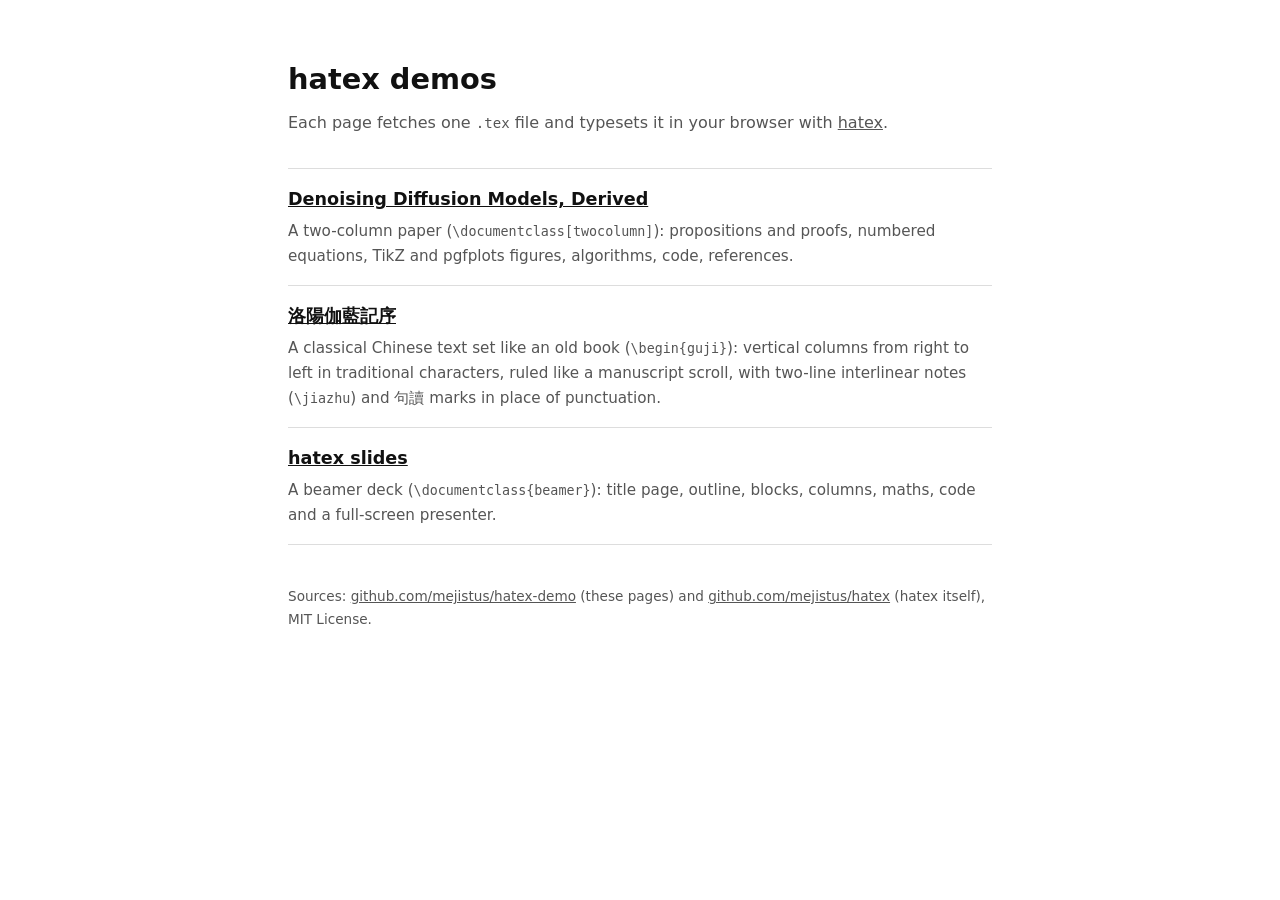
==== index.html @ 7b3192ae "Tab icon: PNG fallback for Safari, versioned SVG URL" ====
<!doctype html>
<html lang="en">
<head>
<meta charset="utf-8">
<meta name="viewport" content="width=device-width, initial-scale=1">
<link rel="icon" href="../favicon-32.png" sizes="32x32">
<link rel="icon" href="../favicon.svg?v=2" type="image/svg+xml">
<link rel="apple-touch-icon" href="../apple-touch-icon.png">
<title>hatex demos</title>
<meta name="description" content="Three documents rendered in the browser by hatex: a two-column paper, a classical Chinese text set like an old book, and a beamer slide deck.">
<style>
  :root { color-scheme: light; }
  body { margin: 0; background: #fff; color: #111; font: 16px/1.65 system-ui, -apple-system, "Segoe UI", sans-serif; }
  main { max-width: 44rem; margin: 0 auto; padding: 3.5rem 1.25rem 4rem; }
  a { color: inherit; }
  h1 { font-size: 1.8rem; margin: 0 0 0.4rem; }
  .lead { color: #555; margin: 0 0 2rem; }
  ul { list-style: none; padding: 0; margin: 0; }
  li { padding: 1rem 0; border-top: 1px solid #ddd; }
  li:last-child { border-bottom: 1px solid #ddd; }
  li a { font-size: 1.1rem; font-weight: 600; }
  li p { margin: 0.3rem 0 0; color: #555; font-size: 0.95rem; }
  code { font: 0.88em ui-monospace, "SF Mono", Menlo, monospace; }
  footer { margin-top: 2.5rem; font-size: 0.85rem; color: #555; }
</style>
</head>
<body>
<main>
  <h1>hatex demos</h1>
  <p class="lead">Each page fetches one <code>.tex</code> file and typesets it in your browser with <a href="../">hatex</a>.</p>
  <ul>
    <li>
      <a href="paper/">Denoising Diffusion Models, Derived</a>
      <p>A two-column paper (<code>\documentclass[twocolumn]</code>): propositions and proofs, numbered equations, TikZ and pgfplots figures, algorithms, code, references.</p>
    </li>
    <li>
      <a href="zh/">洛陽伽藍記序</a>
      <p>A classical Chinese text set like an old book (<code>\begin{guji}</code>): vertical columns from right to left in traditional characters, ruled like a manuscript scroll, with two-line interlinear notes (<code>\jiazhu</code>) and 句讀 marks in place of punctuation.</p>
    </li>
    <li>
      <a href="slides/">hatex slides</a>
      <p>A beamer deck (<code>\documentclass{beamer}</code>): title page, outline, blocks, columns, maths, code and a full-screen presenter.</p>
    </li>
  </ul>
  <footer>Sources: <a href="https://github.com/mejistus/hatex-demo">github.com/mejistus/hatex-demo</a> (these pages) and <a href="https://github.com/mejistus/hatex">github.com/mejistus/hatex</a> (hatex itself), MIT License.</footer>
</main>
</body>
</html>
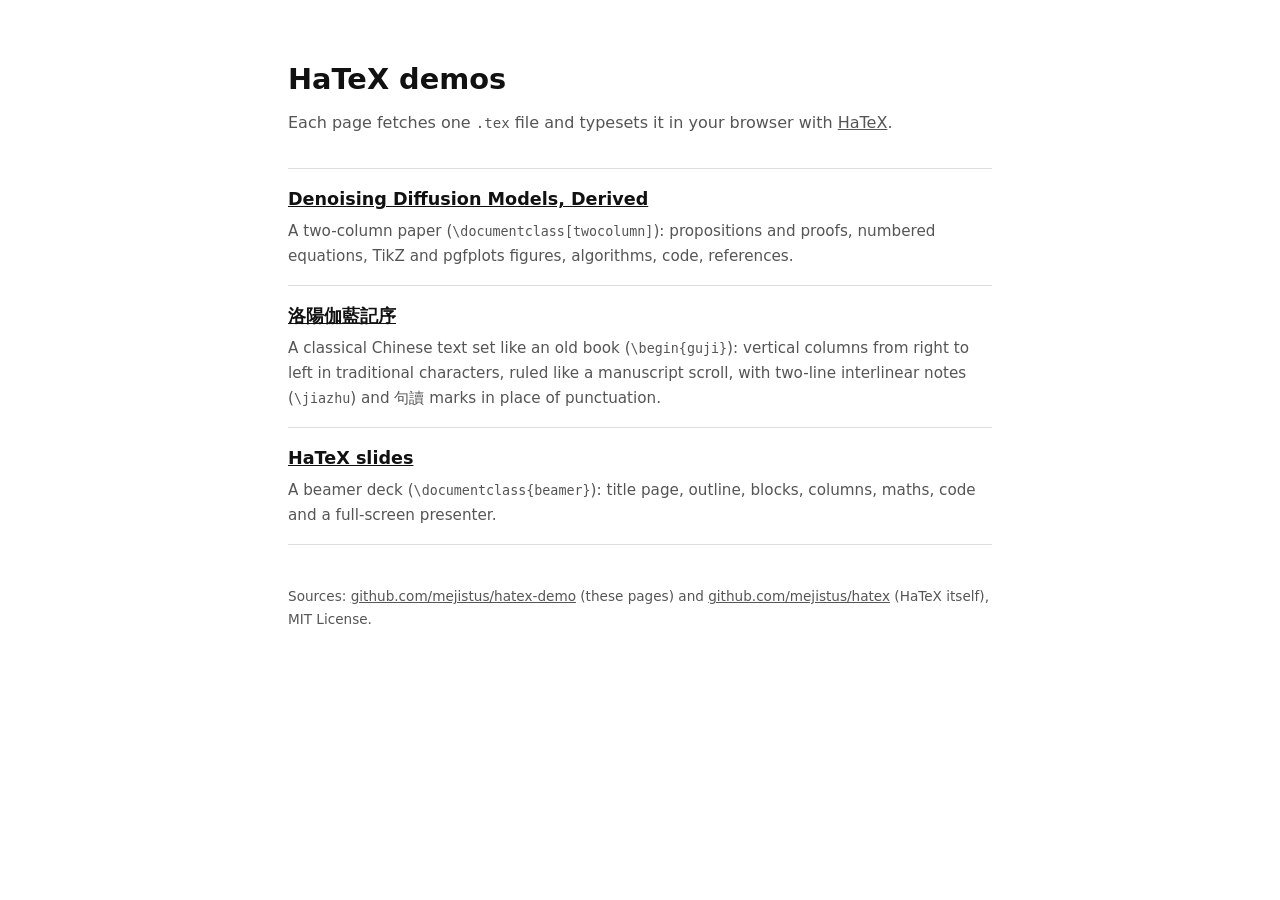
==== commit 3b4db7b7: "The name is written HaTeX (titles, headings, text)" ====
--- a/index.html
+++ b/index.html
@@ -4,10 +4,10 @@
 <meta charset="utf-8">
 <meta name="viewport" content="width=device-width, initial-scale=1">
 <link rel="icon" href="../favicon-32.png" sizes="32x32">
-<link rel="icon" href="../favicon.svg?v=2" type="image/svg+xml">
+<link rel="icon" href="../favicon.svg?v=3" type="image/svg+xml">
 <link rel="apple-touch-icon" href="../apple-touch-icon.png">
-<title>hatex demos</title>
-<meta name="description" content="Three documents rendered in the browser by hatex: a two-column paper, a classical Chinese text set like an old book, and a beamer slide deck.">
+<title>HaTeX demos</title>
+<meta name="description" content="Three documents rendered in the browser by HaTeX: a two-column paper, a classical Chinese text set like an old book, and a beamer slide deck.">
 <style>
   :root { color-scheme: light; }
   body { margin: 0; background: #fff; color: #111; font: 16px/1.65 system-ui, -apple-system, "Segoe UI", sans-serif; }
@@ -26,8 +26,8 @@
 </head>
 <body>
 <main>
-  <h1>hatex demos</h1>
-  <p class="lead">Each page fetches one <code>.tex</code> file and typesets it in your browser with <a href="../">hatex</a>.</p>
+  <h1>HaTeX demos</h1>
+  <p class="lead">Each page fetches one <code>.tex</code> file and typesets it in your browser with <a href="../">HaTeX</a>.</p>
   <ul>
     <li>
       <a href="paper/">Denoising Diffusion Models, Derived</a>
@@ -38,11 +38,11 @@
       <p>A classical Chinese text set like an old book (<code>\begin{guji}</code>): vertical columns from right to left in traditional characters, ruled like a manuscript scroll, with two-line interlinear notes (<code>\jiazhu</code>) and 句讀 marks in place of punctuation.</p>
     </li>
     <li>
-      <a href="slides/">hatex slides</a>
+      <a href="slides/">HaTeX slides</a>
       <p>A beamer deck (<code>\documentclass{beamer}</code>): title page, outline, blocks, columns, maths, code and a full-screen presenter.</p>
     </li>
   </ul>
-  <footer>Sources: <a href="https://github.com/mejistus/hatex-demo">github.com/mejistus/hatex-demo</a> (these pages) and <a href="https://github.com/mejistus/hatex">github.com/mejistus/hatex</a> (hatex itself), MIT License.</footer>
+  <footer>Sources: <a href="https://github.com/mejistus/hatex-demo">github.com/mejistus/hatex-demo</a> (these pages) and <a href="https://github.com/mejistus/hatex">github.com/mejistus/hatex</a> (HaTeX itself), MIT License.</footer>
 </main>
 </body>
 </html>
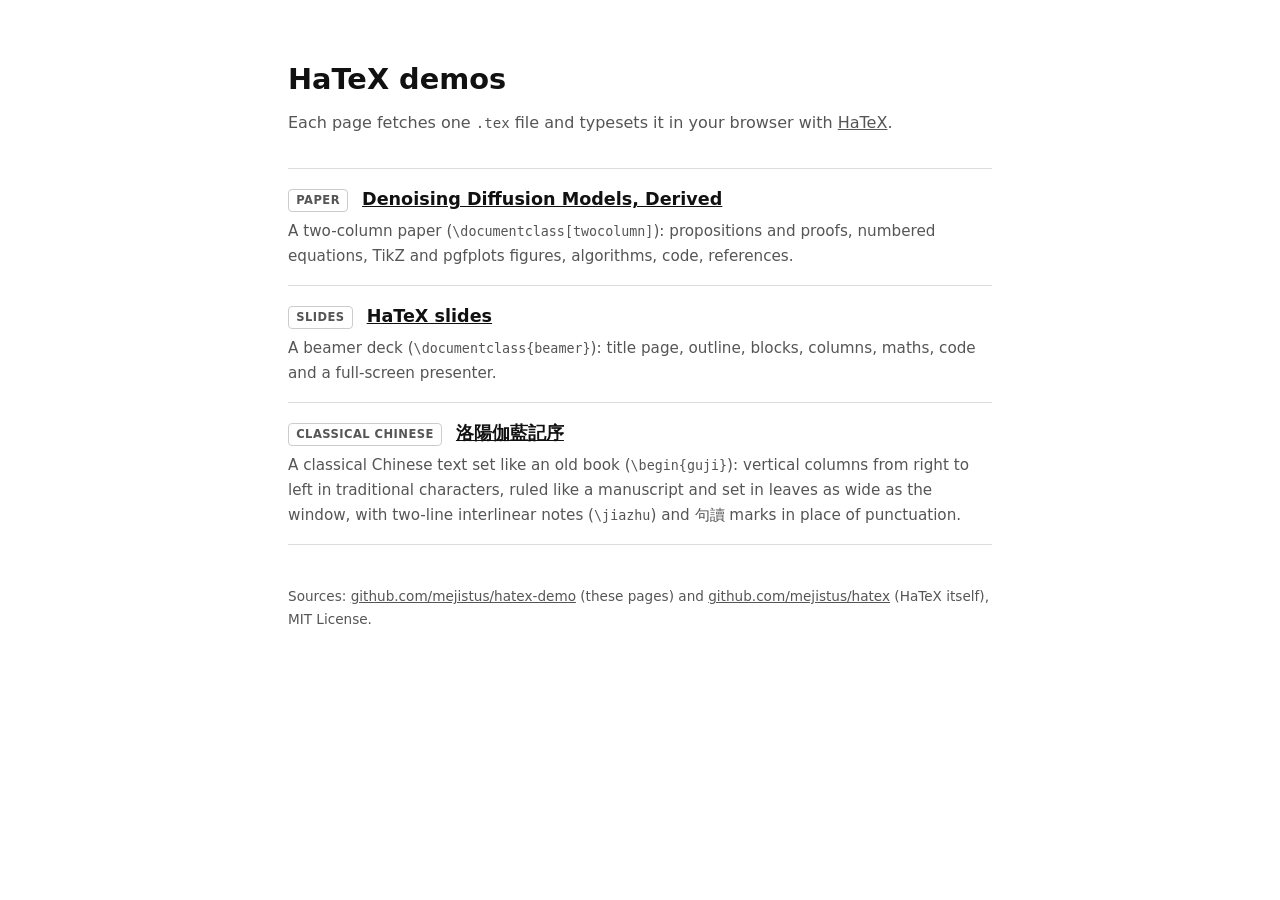
==== commit 8aca8f4e: "Demos: a type before each title (Paper, Slides, Classical Chinese), the Chinese one last; its text i" ====
--- a/index.html
+++ b/index.html
@@ -19,6 +19,11 @@
   li { padding: 1rem 0; border-top: 1px solid #ddd; }
   li:last-child { border-bottom: 1px solid #ddd; }
   li a { font-size: 1.1rem; font-weight: 600; }
+  .kind {
+    display: inline-block; margin-right: 0.55rem; padding: 0.05rem 0.45rem; vertical-align: 0.12em;
+    font-size: 0.72rem; font-weight: 600; letter-spacing: 0.04em; text-transform: uppercase;
+    color: #555; border: 1px solid #ccc; border-radius: 0.25rem;
+  }
   li p { margin: 0.3rem 0 0; color: #555; font-size: 0.95rem; }
   code { font: 0.88em ui-monospace, "SF Mono", Menlo, monospace; }
   footer { margin-top: 2.5rem; font-size: 0.85rem; color: #555; }
@@ -30,16 +35,19 @@
   <p class="lead">Each page fetches one <code>.tex</code> file and typesets it in your browser with <a href="../">HaTeX</a>.</p>
   <ul>
     <li>
+      <span class="kind">Paper</span>
       <a href="paper/">Denoising Diffusion Models, Derived</a>
       <p>A two-column paper (<code>\documentclass[twocolumn]</code>): propositions and proofs, numbered equations, TikZ and pgfplots figures, algorithms, code, references.</p>
     </li>
     <li>
-      <a href="zh/">洛陽伽藍記序</a>
-      <p>A classical Chinese text set like an old book (<code>\begin{guji}</code>): vertical columns from right to left in traditional characters, ruled like a manuscript scroll, with two-line interlinear notes (<code>\jiazhu</code>) and 句讀 marks in place of punctuation.</p>
+      <span class="kind">Slides</span>
+      <a href="slides/">HaTeX slides</a>
+      <p>A beamer deck (<code>\documentclass{beamer}</code>): title page, outline, blocks, columns, maths, code and a full-screen presenter.</p>
     </li>
     <li>
-      <a href="slides/">HaTeX slides</a>
-      <p>A beamer deck (<code>\documentclass{beamer}</code>): title page, outline, blocks, columns, maths, code and a full-screen presenter.</p>
+      <span class="kind">Classical Chinese</span>
+      <a href="zh/">洛陽伽藍記序</a>
+      <p>A classical Chinese text set like an old book (<code>\begin{guji}</code>): vertical columns from right to left in traditional characters, ruled like a manuscript and set in leaves as wide as the window, with two-line interlinear notes (<code>\jiazhu</code>) and 句讀 marks in place of punctuation.</p>
     </li>
   </ul>
   <footer>Sources: <a href="https://github.com/mejistus/hatex-demo">github.com/mejistus/hatex-demo</a> (these pages) and <a href="https://github.com/mejistus/hatex">github.com/mejistus/hatex</a> (HaTeX itself), MIT License.</footer>
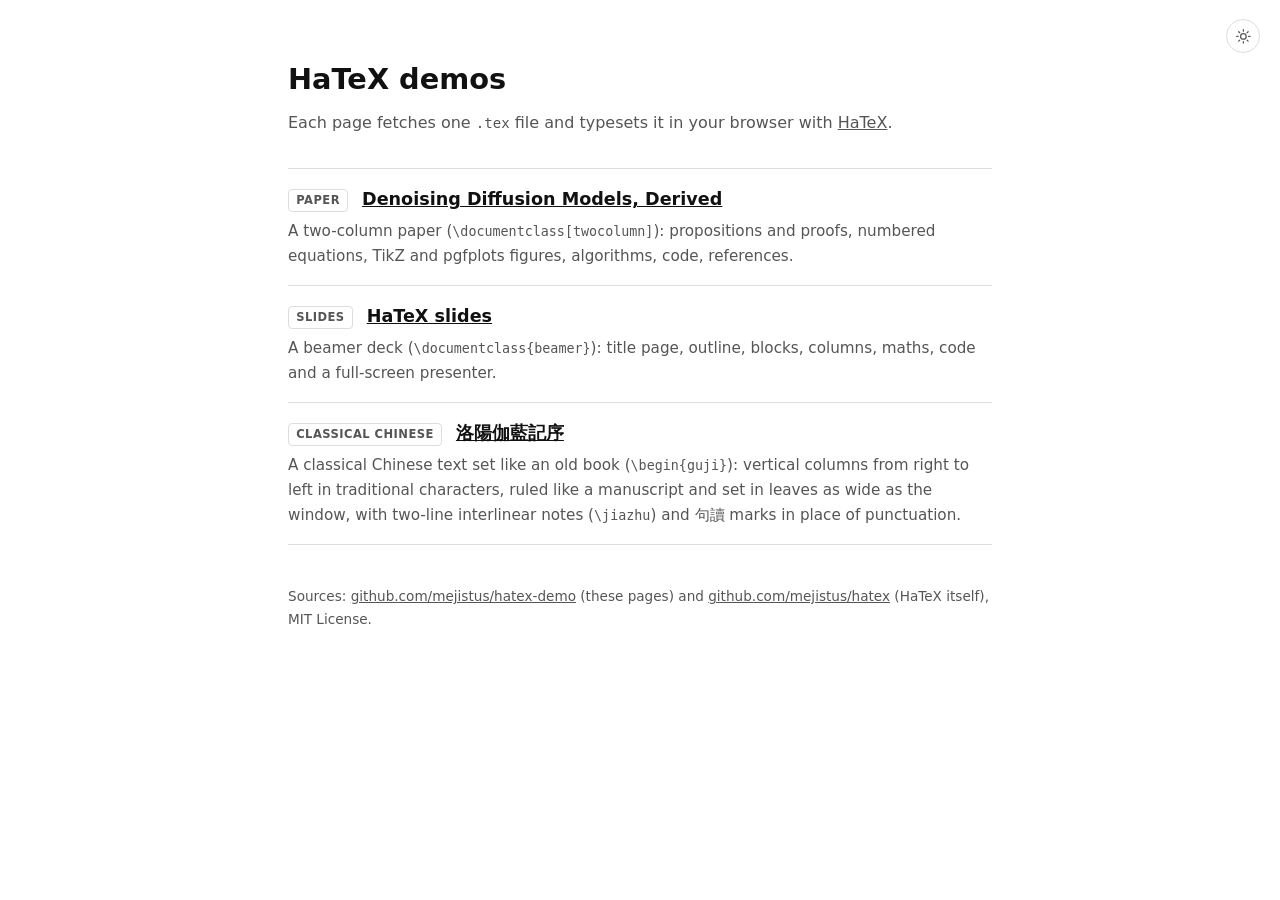
==== commit 08b8f529: "Every demo page in light and dark, together with the HaTeX site theme.css and theme.js give the demo" ====
--- a/index.html
+++ b/index.html
@@ -8,25 +8,26 @@
 <link rel="apple-touch-icon" href="../apple-touch-icon.png">
 <title>HaTeX demos</title>
 <meta name="description" content="Three documents rendered in the browser by HaTeX: a two-column paper, a classical Chinese text set like an old book, and a beamer slide deck.">
+<link rel="stylesheet" href="theme.css">
+<script src="theme.js"></script>
 <style>
-  :root { color-scheme: light; }
-  body { margin: 0; background: #fff; color: #111; font: 16px/1.65 system-ui, -apple-system, "Segoe UI", sans-serif; }
+    body { margin: 0; background: var(--bg); color: var(--fg); font: 16px/1.65 system-ui, -apple-system, "Segoe UI", sans-serif; }
   main { max-width: 44rem; margin: 0 auto; padding: 3.5rem 1.25rem 4rem; }
   a { color: inherit; }
   h1 { font-size: 1.8rem; margin: 0 0 0.4rem; }
-  .lead { color: #555; margin: 0 0 2rem; }
+  .lead { color: var(--grey); margin: 0 0 2rem; }
   ul { list-style: none; padding: 0; margin: 0; }
-  li { padding: 1rem 0; border-top: 1px solid #ddd; }
-  li:last-child { border-bottom: 1px solid #ddd; }
+  li { padding: 1rem 0; border-top: 1px solid var(--line); }
+  li:last-child { border-bottom: 1px solid var(--line); }
   li a { font-size: 1.1rem; font-weight: 600; }
   .kind {
     display: inline-block; margin-right: 0.55rem; padding: 0.05rem 0.45rem; vertical-align: 0.12em;
     font-size: 0.72rem; font-weight: 600; letter-spacing: 0.04em; text-transform: uppercase;
-    color: #555; border: 1px solid #ccc; border-radius: 0.25rem;
+    color: var(--grey); border: 1px solid var(--line); border-radius: 0.25rem;
   }
-  li p { margin: 0.3rem 0 0; color: #555; font-size: 0.95rem; }
+  li p { margin: 0.3rem 0 0; color: var(--grey); font-size: 0.95rem; }
   code { font: 0.88em ui-monospace, "SF Mono", Menlo, monospace; }
-  footer { margin-top: 2.5rem; font-size: 0.85rem; color: #555; }
+  footer { margin-top: 2.5rem; font-size: 0.85rem; color: var(--grey); }
 </style>
 </head>
 <body>
--- a/theme.css
+++ b/theme.css
@@ -0,0 +1,38 @@
+/* Light and dark for the demo pages, in the colours of the HaTeX project
+   page. The rendered documents follow through HaTeX's data-theme, which
+   theme.js sets on <html>. */
+:root {
+  color-scheme: light;
+  --bg: #fff;
+  --fg: #111;
+  --ink: #000;
+  --soft: #f6f6f6;
+  --line: #ddd;
+  --grey: #555;
+  --paper: #fbf8f1;   /* the leaves of vertical text */
+}
+@media (prefers-color-scheme: dark) {
+  :root:not([data-color="light"]) {
+    color-scheme: dark;
+    --bg: #191817; --fg: #e8e6e3; --ink: #eee; --soft: #242220; --line: #3a3835; --grey: #a8a39c; --paper: #221f1b;
+  }
+}
+:root[data-color="dark"] {
+  color-scheme: dark;
+  --bg: #191817; --fg: #e8e6e3; --ink: #eee; --soft: #242220; --line: #3a3835; --grey: #a8a39c; --paper: #221f1b;
+}
+
+/* The button, top right: a sun in light, a moon in dark. */
+body { position: relative; }
+.theme {
+  position: absolute; top: 1.2rem; right: 1.25rem; z-index: 5;
+  width: 2.1rem; height: 2.1rem; padding: 0;
+  display: grid; place-items: center;
+  color: var(--grey); background: transparent;
+  border: 1px solid var(--line); border-radius: 50%;
+  cursor: pointer; transition: color 0.15s, border-color 0.15s, background-color 0.15s;
+}
+.theme:hover { color: var(--fg); border-color: var(--grey); background: var(--soft); }
+.theme:focus-visible { outline: 2px solid var(--fg); outline-offset: 2px; }
+.theme svg { width: 1.05rem; height: 1.05rem; display: none; }
+.theme[data-mode="light"] .i-light, .theme[data-mode="dark"] .i-dark { display: block; }
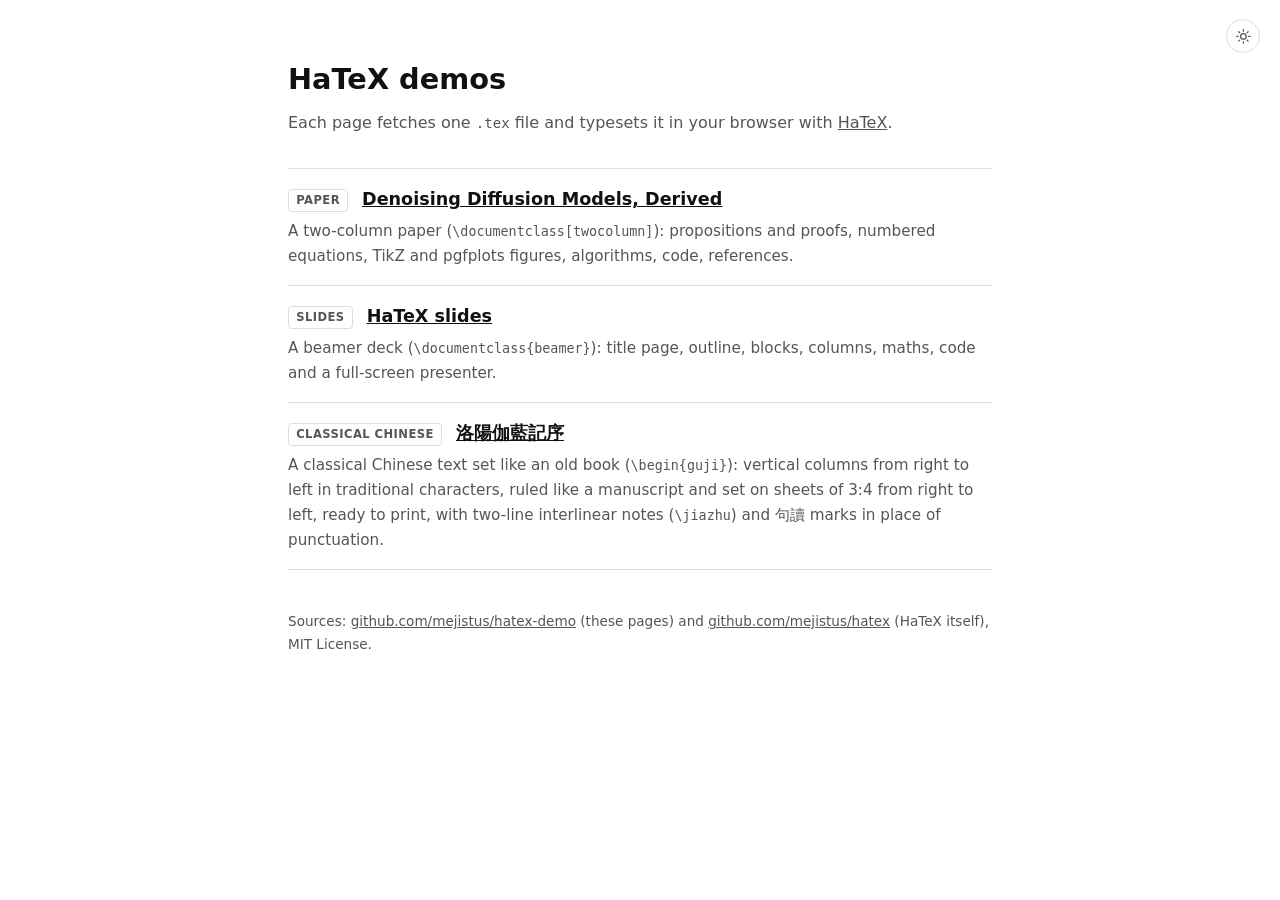
==== commit 9cd84d6d: "Chinese demo: 25 characters a column on sheets of 3:4; lib at HaTeX 1.9.0 With 25 characters the tex" ====
--- a/index.html
+++ b/index.html
@@ -8,8 +8,8 @@
 <link rel="apple-touch-icon" href="../apple-touch-icon.png">
 <title>HaTeX demos</title>
 <meta name="description" content="Three documents rendered in the browser by HaTeX: a two-column paper, a classical Chinese text set like an old book, and a beamer slide deck.">
-<link rel="stylesheet" href="theme.css">
-<script src="theme.js"></script>
+<link rel="stylesheet" href="theme.css?v=1.9.0">
+<script src="theme.js?v=1.9.0"></script>
 <style>
     body { margin: 0; background: var(--bg); color: var(--fg); font: 16px/1.65 system-ui, -apple-system, "Segoe UI", sans-serif; }
   main { max-width: 44rem; margin: 0 auto; padding: 3.5rem 1.25rem 4rem; }
@@ -48,7 +48,7 @@
     <li>
       <span class="kind">Classical Chinese</span>
       <a href="zh/">洛陽伽藍記序</a>
-      <p>A classical Chinese text set like an old book (<code>\begin{guji}</code>): vertical columns from right to left in traditional characters, ruled like a manuscript and set in leaves as wide as the window, with two-line interlinear notes (<code>\jiazhu</code>) and 句讀 marks in place of punctuation.</p>
+      <p>A classical Chinese text set like an old book (<code>\begin{guji}</code>): vertical columns from right to left in traditional characters, ruled like a manuscript and set on sheets of 3:4 from right to left, ready to print, with two-line interlinear notes (<code>\jiazhu</code>) and 句讀 marks in place of punctuation.</p>
     </li>
   </ul>
   <footer>Sources: <a href="https://github.com/mejistus/hatex-demo">github.com/mejistus/hatex-demo</a> (these pages) and <a href="https://github.com/mejistus/hatex">github.com/mejistus/hatex</a> (HaTeX itself), MIT License.</footer>
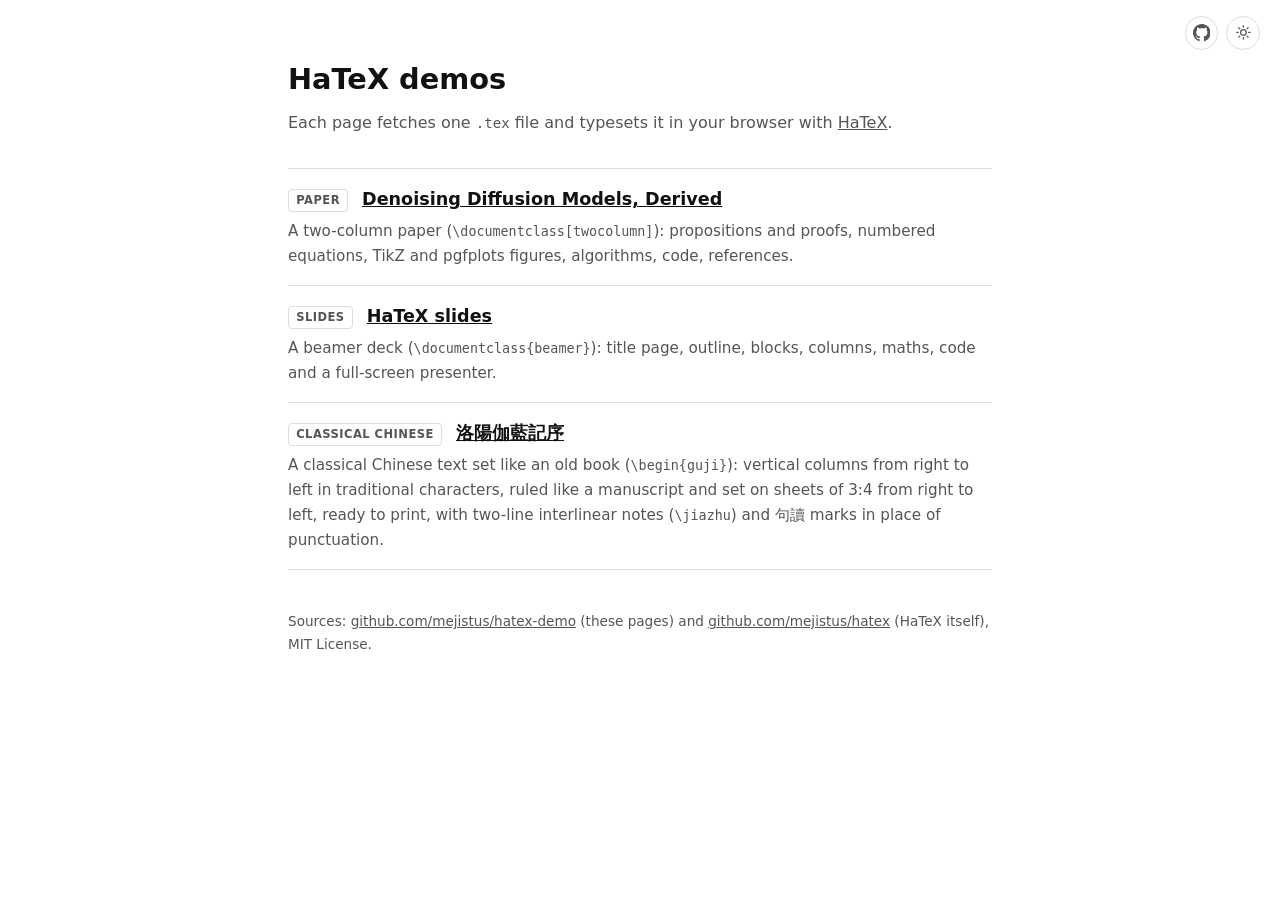
==== commit 35398173: "The corner buttons of the HaTeX project page on every demo page GitHub and theme buttons, with the s" ====
--- a/index.html
+++ b/index.html
@@ -8,8 +8,8 @@
 <link rel="apple-touch-icon" href="../apple-touch-icon.png">
 <title>HaTeX demos</title>
 <meta name="description" content="Three documents rendered in the browser by HaTeX: a two-column paper, a classical Chinese text set like an old book, and a beamer slide deck.">
-<link rel="stylesheet" href="theme.css?v=1.9.0">
-<script src="theme.js?v=1.9.0"></script>
+<link rel="stylesheet" href="theme.css?v=1.9.1">
+<script src="theme.js?v=1.9.1"></script>
 <style>
     body { margin: 0; background: var(--bg); color: var(--fg); font: 16px/1.65 system-ui, -apple-system, "Segoe UI", sans-serif; }
   main { max-width: 44rem; margin: 0 auto; padding: 3.5rem 1.25rem 4rem; }
--- a/theme.css
+++ b/theme.css
@@ -22,17 +22,21 @@
   --bg: #191817; --fg: #e8e6e3; --ink: #eee; --soft: #242220; --line: #3a3835; --grey: #a8a39c; --paper: #221f1b;
 }
 
-/* The button, top right: a sun in light, a moon in dark. */
+/* GitHub and theme buttons at the window's top right, as on the HaTeX
+   project page: the same icons, sizes and place. */
 body { position: relative; }
-.theme {
-  position: absolute; top: 1.2rem; right: 1.25rem; z-index: 5;
+.corner { position: absolute; top: 1rem; right: 1.25rem; z-index: 5; display: flex; gap: 0.5rem; }
+.theme, .gh {
   width: 2.1rem; height: 2.1rem; padding: 0;
   display: grid; place-items: center;
   color: var(--grey); background: transparent;
   border: 1px solid var(--line); border-radius: 50%;
   cursor: pointer; transition: color 0.15s, border-color 0.15s, background-color 0.15s;
+  box-sizing: border-box; font: inherit;
 }
-.theme:hover { color: var(--fg); border-color: var(--grey); background: var(--soft); }
-.theme:focus-visible { outline: 2px solid var(--fg); outline-offset: 2px; }
+.theme:hover, .gh:hover { color: var(--fg); border-color: var(--grey); background: var(--soft); }
+.theme:focus-visible, .gh:focus-visible { outline: 2px solid var(--fg); outline-offset: 2px; }
+a.gh { text-decoration: none; }
+.gh svg { width: 1.1rem; height: 1.1rem; display: block; }
 .theme svg { width: 1.05rem; height: 1.05rem; display: none; }
 .theme[data-mode="light"] .i-light, .theme[data-mode="dark"] .i-dark { display: block; }
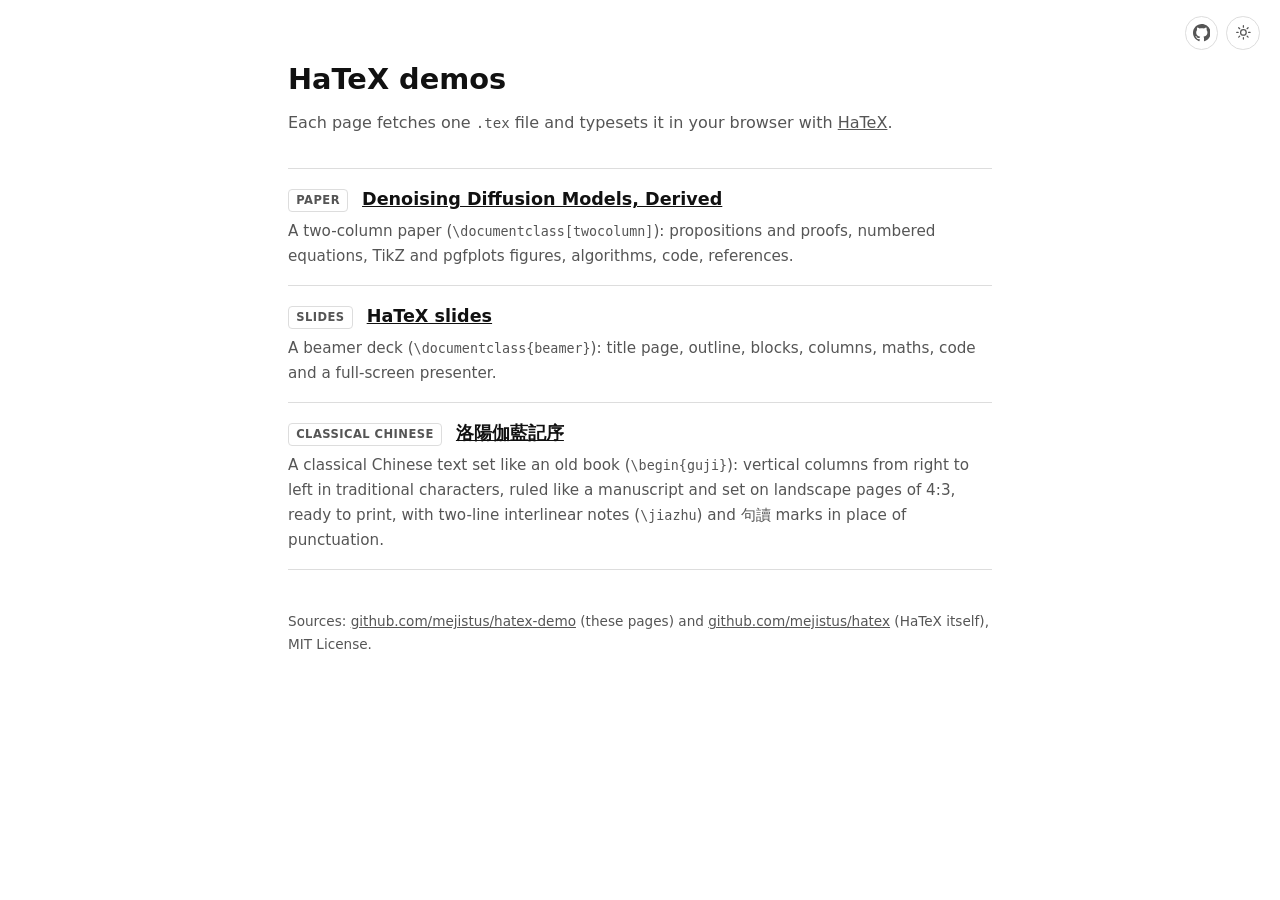
==== commit 8f8f674d: "Chinese demo: landscape pages of 4:3 (A4 turned sideways), smaller type, 30 characters a column Two " ====
--- a/index.html
+++ b/index.html
@@ -48,7 +48,7 @@
     <li>
       <span class="kind">Classical Chinese</span>
       <a href="zh/">洛陽伽藍記序</a>
-      <p>A classical Chinese text set like an old book (<code>\begin{guji}</code>): vertical columns from right to left in traditional characters, ruled like a manuscript and set on sheets of 3:4 from right to left, ready to print, with two-line interlinear notes (<code>\jiazhu</code>) and 句讀 marks in place of punctuation.</p>
+      <p>A classical Chinese text set like an old book (<code>\begin{guji}</code>): vertical columns from right to left in traditional characters, ruled like a manuscript and set on landscape pages of 4:3, ready to print, with two-line interlinear notes (<code>\jiazhu</code>) and 句讀 marks in place of punctuation.</p>
     </li>
   </ul>
   <footer>Sources: <a href="https://github.com/mejistus/hatex-demo">github.com/mejistus/hatex-demo</a> (these pages) and <a href="https://github.com/mejistus/hatex">github.com/mejistus/hatex</a> (HaTeX itself), MIT License.</footer>
